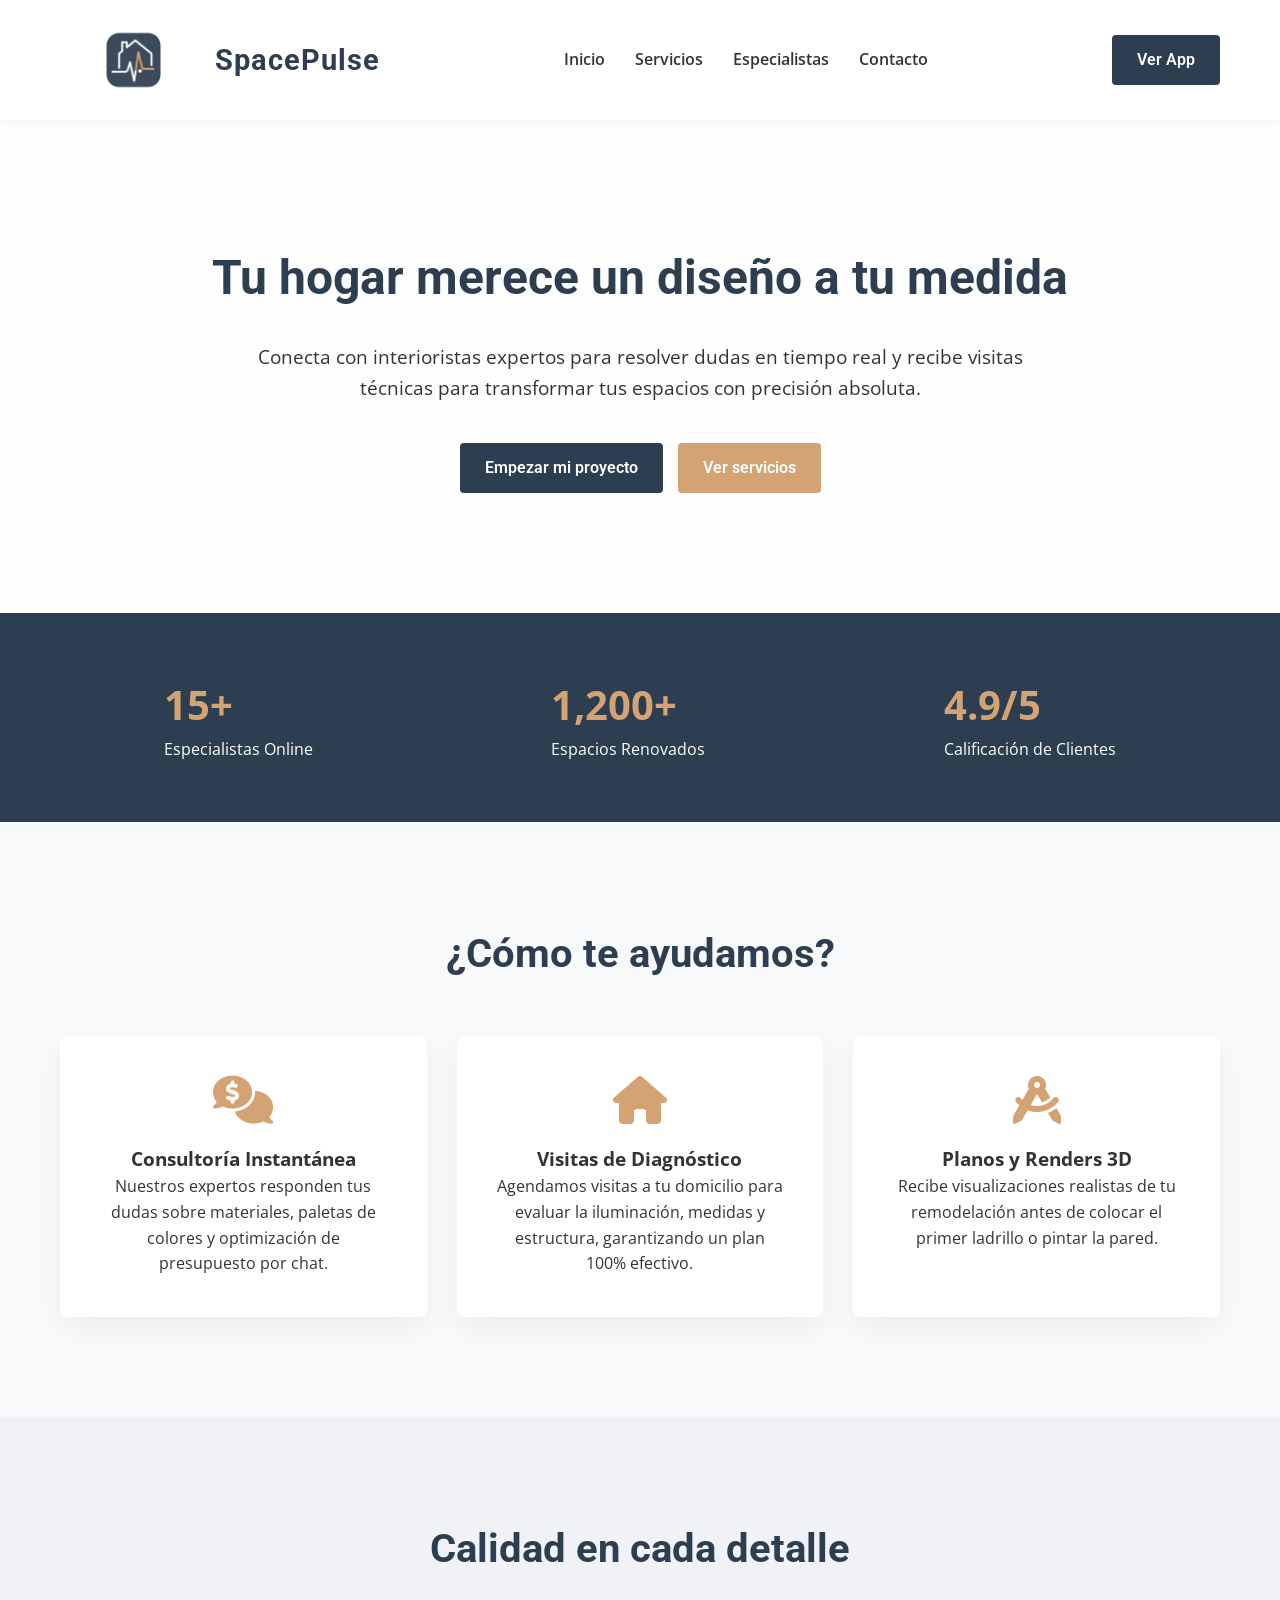
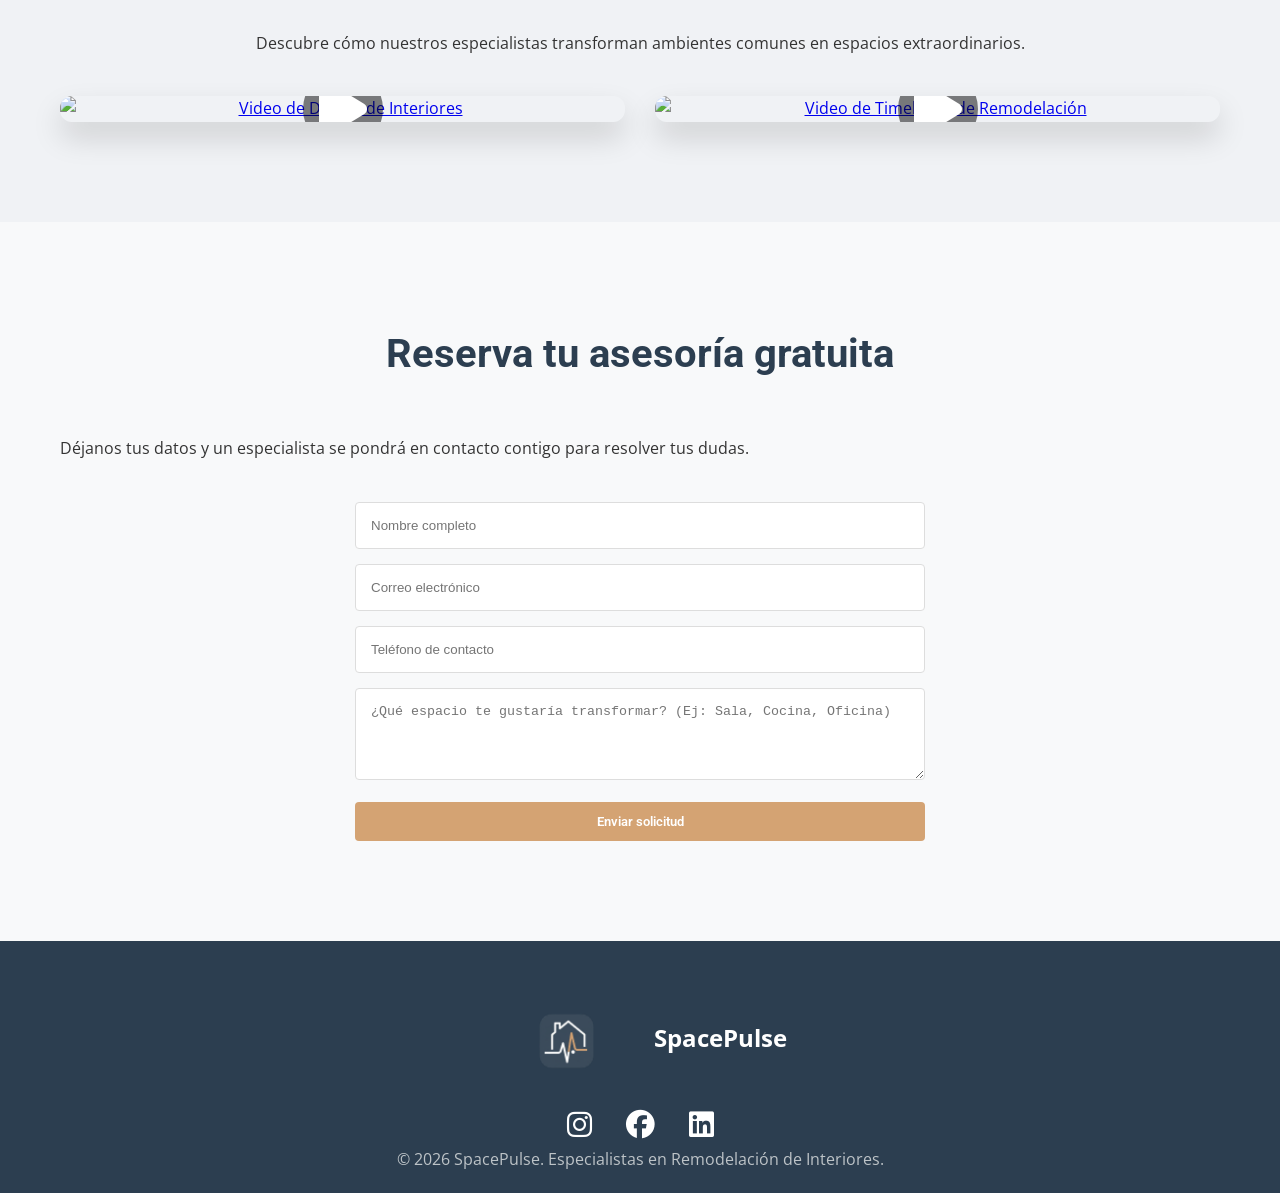
==== index.html @ 77aa98c1 "carpetas borradas" ====
<!DOCTYPE html>
<html lang="es">
<head>
    <meta charset="UTF-8">
    <meta name="viewport" content="width=device-width, initial-scale=1.0">
    <title>SpacePulse | Diseño y Remodelación Profesional</title>
    <!-- Google Fonts -->
    <link rel="preconnect" href="https://fonts.googleapis.com">
    <link rel="preconnect" href="https://fonts.gstatic.com" crossorigin>
    <link href="https://fonts.googleapis.com/css2?family=Open+Sans:wght@400;600&family=Roboto:wght@500;700&display=swap" rel="stylesheet">
    <!-- Font Awesome -->
    <link rel="stylesheet" href="https://cdnjs.cloudflare.com/ajax/libs/font-awesome/6.1.1/css/all.min.css">
    <link rel="stylesheet" href="styles.css">
</head>
<body>

    <header class="main-header">
        <div class="container header-container">
            <a href="#" class="logo">
                <img src="image/SpacePulse_Icon.png" alt="SpacePulse Logo" class="logo-icon">
                SpacePulse
            </a>
            <button id="menu-toggle" class="btn-menu" aria-label="Abrir menú">
                <i class="fas fa-bars"></i>
            </button>
            <nav id="navbar">
                <ul class="nav-list">
                    <li><a href="#home" class="nav-link">Inicio</a></li>
                    <li><a href="#services" class="nav-link">Servicios</a></li>
                    <li><a href="#experts" class="nav-link">Especialistas</a></li>
                    <li><a href="#contact" class="nav-link">Contacto</a></li>
                    <li class="nav-cta-mobile"><a href="javascript:void(0);" class="btn btn-primary">Ver App</a></li>
                </ul>
            </nav>
            <div class="header-actions">
                <a href="javascript:void(0);" class="btn btn-primary btn-cta-header">Ver App</a>
            </div>
        </div>
    </header>

    <main>
        <!-- Hero Section -->
        <section id="home" class="hero-section">
            <div class="container">
                <h1 class="hero-title">Tu hogar merece un diseño a tu medida</h1>
                <p class="hero-text">Conecta con interioristas expertos para resolver dudas en tiempo real y recibe visitas técnicas para transformar tus espacios con precisión absoluta.</p>
                <div class="hero-buttons">
                    <a href="#contact" class="btn btn-primary">Empezar mi proyecto</a>
                    <a href="#services" class="btn btn-accent">Ver servicios</a>
                </div>
            </div>
        </section>

        <!-- KPIs Section -->
        <section class="stats-section">
            <div class="container stats-grid">
                <div class="stat-card">
                    <span class="stat-number">15+</span>
                    <p>Especialistas Online</p>
                </div>
                <div class="stat-card">
                    <span class="stat-number">1,200+</span>
                    <p>Espacios Renovados</p>
                </div>
                <div class="stat-card">
                    <span class="stat-number">4.9/5</span>
                    <p>Calificación de Clientes</p>
                </div>
            </div>
        </section>

        <!-- Services Section -->
        <section id="services" class="services-section">
            <div class="container">
                <h2 class="section-title">¿Cómo te ayudamos?</h2>
                <div class="services-grid">
                    <article class="service-card">
                        <i class="fas fa-comments-dollar service-icon"></i>
                        <h3 class="service-title">Consultoría Instantánea</h3>
                        <p>Nuestros expertos responden tus dudas sobre materiales, paletas de colores y optimización de presupuesto por chat.</p>
                    </article>

                    <article class="service-card">
                        <i class="fas fa-home service-icon"></i>
                        <h3 class="service-title">Visitas de Diagnóstico</h3>
                        <p>Agendamos visitas a tu domicilio para evaluar la iluminación, medidas y estructura, garantizando un plan 100% efectivo.</p>
                    </article>

                    <article class="service-card">
                        <i class="fas fa-drafting-compass service-icon"></i>
                        <h3 class="service-title">Planos y Renders 3D</h3>
                        <p>Recibe visualizaciones realistas de tu remodelación antes de colocar el primer ladrillo o pintar la pared.</p>
                    </article>
                </div>
            </div>
        </section>

        <!-- Impact Section / Video -->
        <section id="experts" class="impact-section">
            <div class="container text-center">
                <h2 class="section-title">Calidad en cada detalle</h2>
                <p>Descubre cómo nuestros especialistas transforman ambientes comunes en espacios extraordinarios.</p>
                <div class="videos-container">
                    <a href="https://www.youtube.com/watch?v=D2PZUB_lDCk" target="_blank" class="video-link">
                        <img src="https://img.youtube.com/vi/D2PZUB_lDCk/hqdefault.jpg" alt="Video de Diseño de Interiores" class="video-thumbnail">
                        <div class="video-play-button"><i class="fas fa-play"></i></div>
                    </a>
                    <a href="https://www.youtube.com/watch?v=eEzD-Y97ges" target="_blank" class="video-link">
                        <img src="https://img.youtube.com/vi/eEzD-Y97ges.jpg" alt="Video de Timelapse de Remodelación" class="video-thumbnail">
                        <div class="video-play-button"><i class="fas fa-play"></i></div>
                    </a>
                </div>
            </div>
        </section>

        <!-- Contact Section -->
        <section id="contact" class="contact-section">
            <div class="container">
                <h2 class="section-title">Reserva tu asesoría gratuita</h2>
                <p>Déjanos tus datos y un especialista se pondrá en contacto contigo para resolver tus dudas.</p>
                <form id="contact-form" class="contact-form">
                    <input type="text" placeholder="Nombre completo" required>
                    <input type="email" placeholder="Correo electrónico" required>
                    <input type="text" placeholder="Teléfono de contacto" required>
                    <textarea rows="4" placeholder="¿Qué espacio te gustaría transformar? (Ej: Sala, Cocina, Oficina)"></textarea>
                    <button type="submit" class="btn btn-accent full-width">Enviar solicitud</button>
                </form>
            </div>
        </section>
    </main>

    <footer class="main-footer">
        <div class="container">
            <div class="footer-brand">
                <img src="image/SpacePulse_Icon.png" alt="SpacePulse Logo" class="logo-icon">
                SpacePulse
            </div>
            <div class="social-icons">
                <a href="#" aria-label="Instagram"><i class="fab fa-instagram"></i></a>
                <a href="#" aria-label="Facebook"><i class="fab fa-facebook"></i></a>
                <a href="#" aria-label="LinkedIn"><i class="fab fa-linkedin"></i></a>
            </div>
            <p>&copy; 2026 SpacePulse. Especialistas en Remodelación de Interiores.</p>
        </div>
    </footer>

    <script src="profile.js"></script>
</body>
</html>
---- styles.css ----
:root {
    --bg-color: #f8f9fa;
    --primary-color: #2c3e50;
    --accent-color: #d4a373;
    --text-color: #333333;
    --white: #ffffff;
    --font-heading: 'Roboto', sans-serif;
    --font-body: 'Open Sans', sans-serif;
}

* {
    box-sizing: border-box;
    margin: 0;
    padding: 0;
}

html {
    scroll-behavior: smooth;
}

body {
    font-family: var(--font-body);
    background-color: var(--bg-color);
    color: var(--text-color);
    line-height: 1.6;
}

.container {
    max-width: 1200px;
    margin: 0 auto;
    padding: 0 20px;
}

.text-center {
    text-align: center;
}

/* --- HEADER --- */
.main-header {
    background-color: var(--white);
    padding: 20px 0;
    box-shadow: 0 2px 15px rgba(0,0,0,0.05);
    position: sticky;
    top: 0;
    z-index: 1000;
}

.header-container {
    display: flex;
    justify-content: space-between;
    align-items: center;
}

.logo {
    font-family: var(--font-heading);
    color: var(--primary-color);
    font-size: 1.8rem;
    font-weight: 700;
    text-decoration: none;
    letter-spacing: 1px;
    display: flex;
    align-items: center;
}

.logo-icon {
    height: 5rem; /* Aumentado para mayor visibilidad */
    margin-right: 8px; /* Reducido para juntar más el logo y el texto */
    vertical-align: middle; /* Alinea verticalmente con el texto */
}

.nav-list {
    display: flex;
    list-style: none;
    gap: 30px;
}

.nav-link {
    text-decoration: none;
    color: var(--text-color);
    font-weight: 600;
    transition: color 0.3s;
}

.nav-link:hover {
    color: var(--accent-color);
}

.btn-menu {
    display: none;
    background: none;
    border: none;
    font-size: 1.5rem;
    color: var(--primary-color);
    cursor: pointer;
}

.nav-cta-mobile {
    display: none;
}

/* --- BOTONES --- */
.btn {
    padding: 12px 25px;
    border-radius: 4px;
    font-family: var(--font-heading);
    font-weight: 600;
    cursor: pointer;
    text-decoration: none;
    display: inline-block;
    transition: all 0.3s;
    border: none;
}

.btn-primary {
    background-color: var(--primary-color);
    color: var(--white);
}

.btn-primary:hover {
    background-color: #1a252f;
    transform: translateY(-2px);
}

.btn-accent {
    background-color: var(--accent-color);
    color: var(--white);
}

.btn-accent:hover {
    background-color: #bc8a5f;
    transform: translateY(-2px);
}

.full-width {
    width: 100%;
}

/* --- HERO --- */
.hero-section {
    padding: 120px 0;
    text-align: center;
    background: linear-gradient(rgba(255,255,255,0.8), rgba(255,255,255,0.8)), 
                url('https://images.unsplash.com/photo-1618221195710-dd6b41faaea6?auto=format&fit=crop&q=80&w=1200');
    background-size: cover;
    background-position: center;
}

.hero-title {
    font-family: var(--font-heading);
    font-size: 3rem;
    margin-bottom: 25px;
    color: var(--primary-color);
}

.hero-text {
    font-size: 1.2rem;
    margin-bottom: 40px;
    max-width: 800px;
    margin: 0 auto 40px;
}

.hero-buttons {
    display: flex;
    justify-content: center;
    gap: 15px;
}

/* --- STATS --- */
.stats-section {
    padding: 60px 0;
    background-color: var(--primary-color);
    color: var(--white);
}

.stats-grid {
    display: flex;
    justify-content: space-around;
    flex-wrap: wrap;
    gap: 30px;
}

.stat-number {
    font-size: 2.5rem;
    font-weight: 700;
    color: var(--accent-color);
    display: block;
}

/* --- SERVICES --- */
.services-section {
    padding: 100px 0;
}

.section-title {
    text-align: center;
    font-family: var(--font-heading);
    color: var(--primary-color);
    font-size: 2.5rem;
    margin-bottom: 50px;
}

.services-grid {
    display: grid;
    grid-template-columns: repeat(auto-fit, minmax(300px, 1fr));
    gap: 30px;
}

.service-card {
    background: var(--white);
    padding: 40px;
    border-radius: 8px;
    text-align: center;
    box-shadow: 0 10px 30px rgba(0,0,0,0.05);
}

.service-icon {
    font-size: 3rem;
    color: var(--accent-color);
    margin-bottom: 20px;
}

/* --- VIDEO --- */
.impact-section {
    padding: 100px 0;
    background-color: #f0f2f5;
}

.videos-container {
    display: grid;
    grid-template-columns: repeat(auto-fit, minmax(400px, 1fr));
    gap: 30px;
    margin: 40px auto 0;
    max-width: 1840px; /* Ajustado para dos videos anchos */
}

.video-wrapper {
    position: relative;
    padding-bottom: 56.25%;
    height: 0;
    border-radius: 12px;
    overflow: hidden;
    box-shadow: 0 15px 30px rgba(12, 11, 11, 0.15);
}

.video-link {
    position: relative;
    display: block;
    border-radius: 12px;
    overflow: hidden;
    box-shadow: 0 15px 30px rgba(0,0,0,0.15);
    transition: transform 0.3s;
}

.video-link:hover {
    transform: translateY(-5px);
}

.video-thumbnail {
    width: 100%;
    display: block;
}

.video-play-button {
    position: absolute;
    top: 50%;
    left: 50%;
    transform: translate(-50%, -50%);
    font-size: 4rem;
    color: white;
    background: rgba(0,0,0,0.5);
    border-radius: 50%;
    width: 80px;
    height: 80px;
    display: flex;
    justify-content: center;
    align-items: center;
    transition: background 0.3s;
}

.video-link:hover .video-play-button {
    background: rgba(212, 163, 115, 0.8);
}

/* --- CONTACT --- */
.contact-section {
    padding: 100px 0;
}

.contact-form {
    max-width: 600px;
    margin: 40px auto 0;
    padding: 0 15px;
}

.contact-form input, .contact-form textarea {
    width: 100%;
    padding: 15px;
    margin-bottom: 15px;
    border: 1px solid #ddd;
    border-radius: 4px;
}

/* --- FOOTER --- */
.main-footer {
    background-color: var(--primary-color);
    color: #bdc3c7;
    padding: 60px 0 20px;
    text-align: center;
}

.footer-brand {
    color: var(--white);
    font-size: 1.5rem;
    font-weight: 700;
    margin-bottom: 20px;
}

.social-icons a {
    color: var(--white);
    font-size: 1.8rem;
    margin: 0 15px;
}

/* --- RESPONSIVE --- */
@media (max-width: 992px) {
    .services-grid {
        grid-template-columns: 1fr;
    }
}

@media (max-width: 768px) {
    .header-container {
        display: flex;
        justify-content: space-between;
        align-items: center;
        position: absolute;
        top: 100%;
        left: 0;
        width: 100%;
        background: var(--white);
        padding: 20px;
        box-shadow: 0 5px 10px rgba(0,0,0,0.1);
        text-align: center;
    }
    
    .nav-list {
        display: none;
        flex-direction: column;
        position: absolute;
        top: 100%;
        left: 0;
        width: 100%;
        background: var(--white);
        padding: 20px;
        box-shadow: 0 5px 10px rgba(0,0,0,0.1);
    }
    
    .nav-list.active {
        display: flex;
    }

    .nav-cta-mobile {
        display: block;
        margin-top: 15px;
    }

    .btn-menu {
        display: block;
    }

    .hero-title { 
        font-size: 2.2rem; 
    }

    .hero-buttons { 
        flex-direction: column; 
        align-items: center; 
    }

    .hero-buttons .btn { 
        width: 100%; 
        max-width: 300px; 
    }

    .stats-grid {
        flex-direction: column;
        gap: 40px;
    }

    .videos-container {
        grid-template-columns: 1fr;
    }

    .contact-form {
        padding: 0 15px;
    }
}
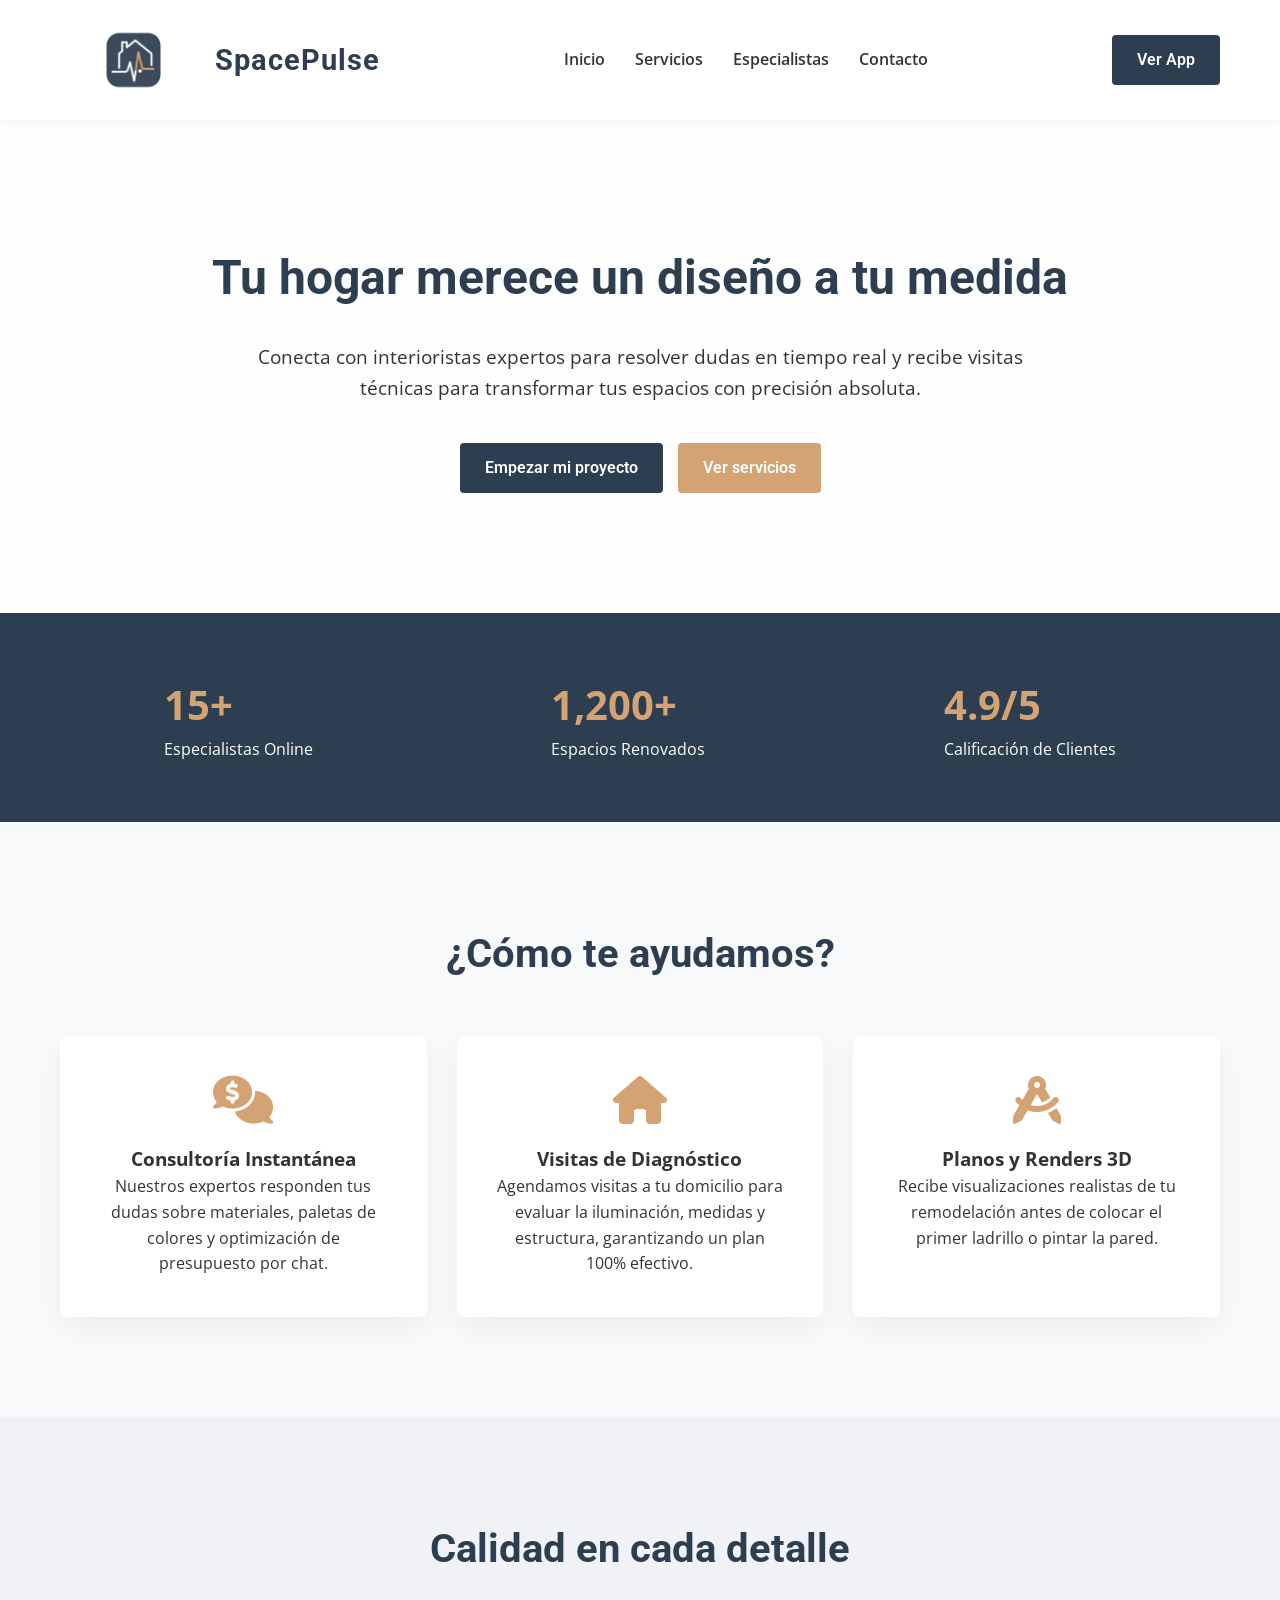
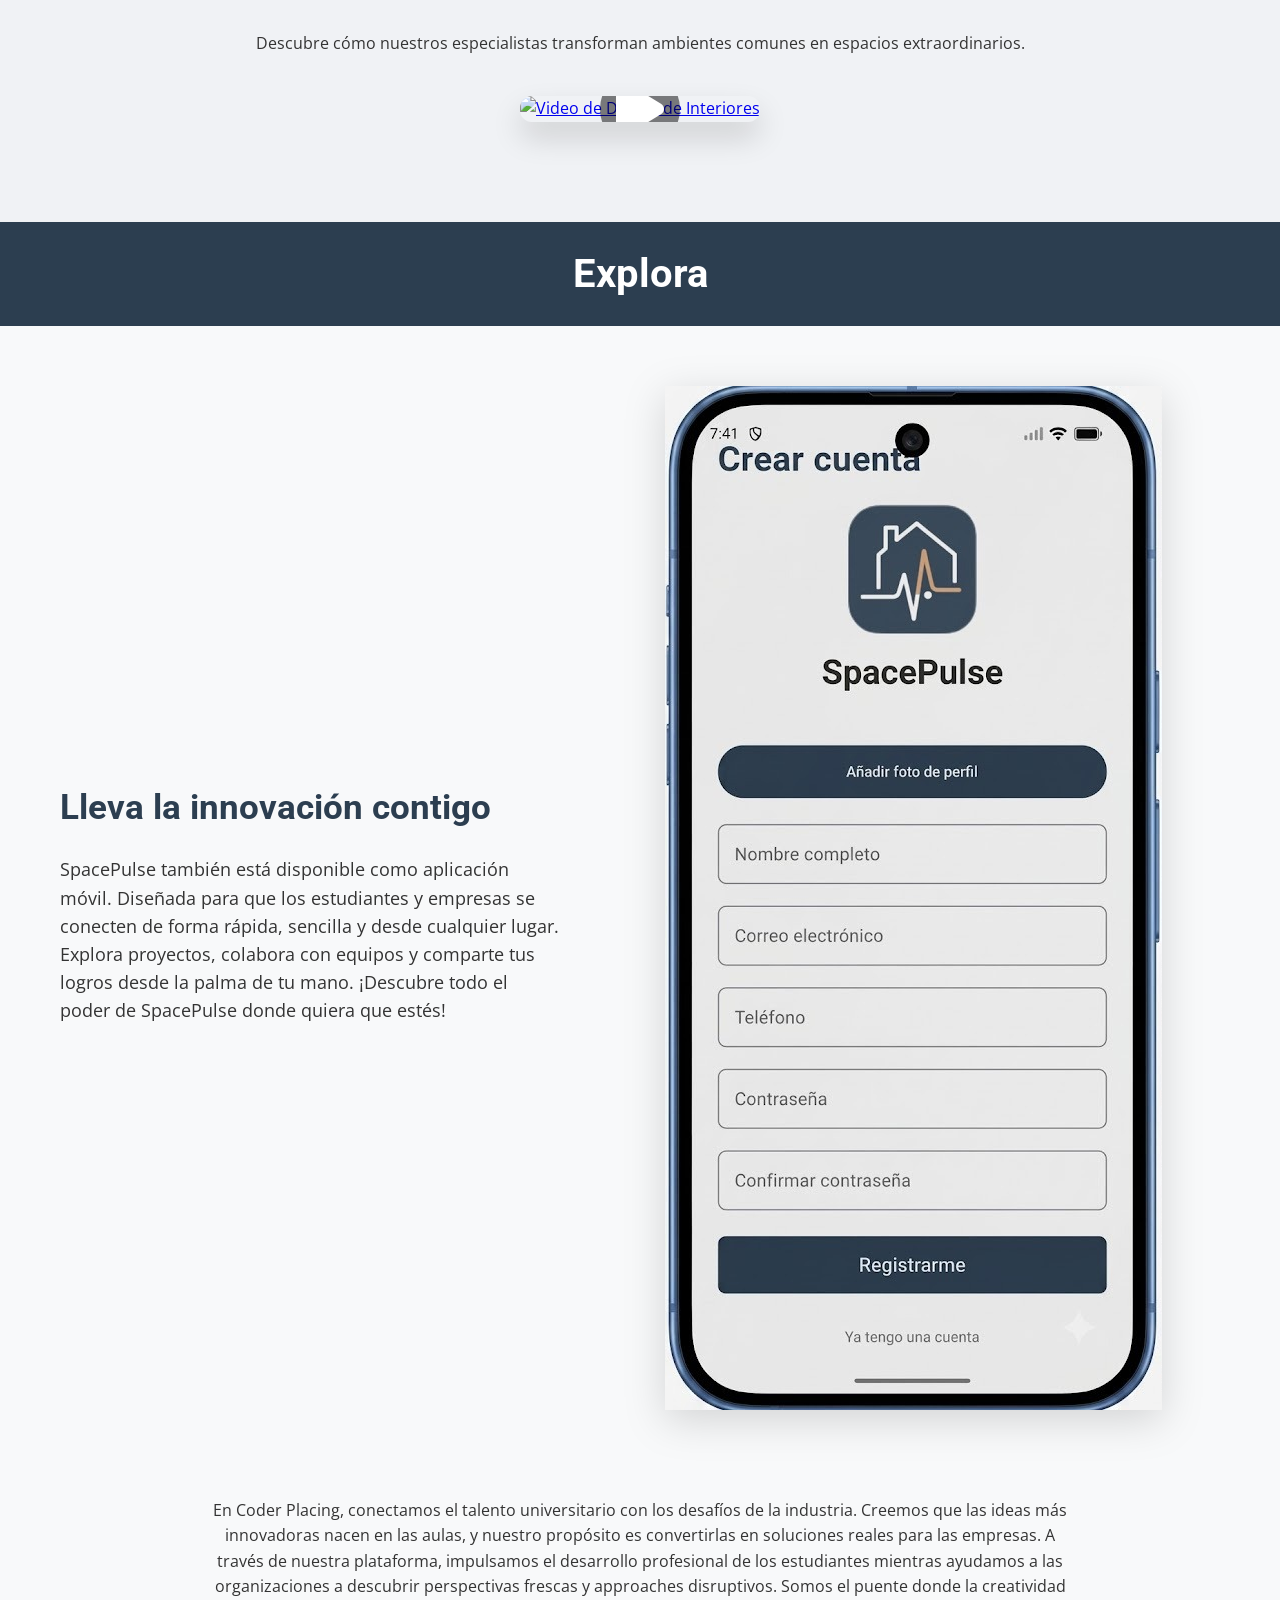
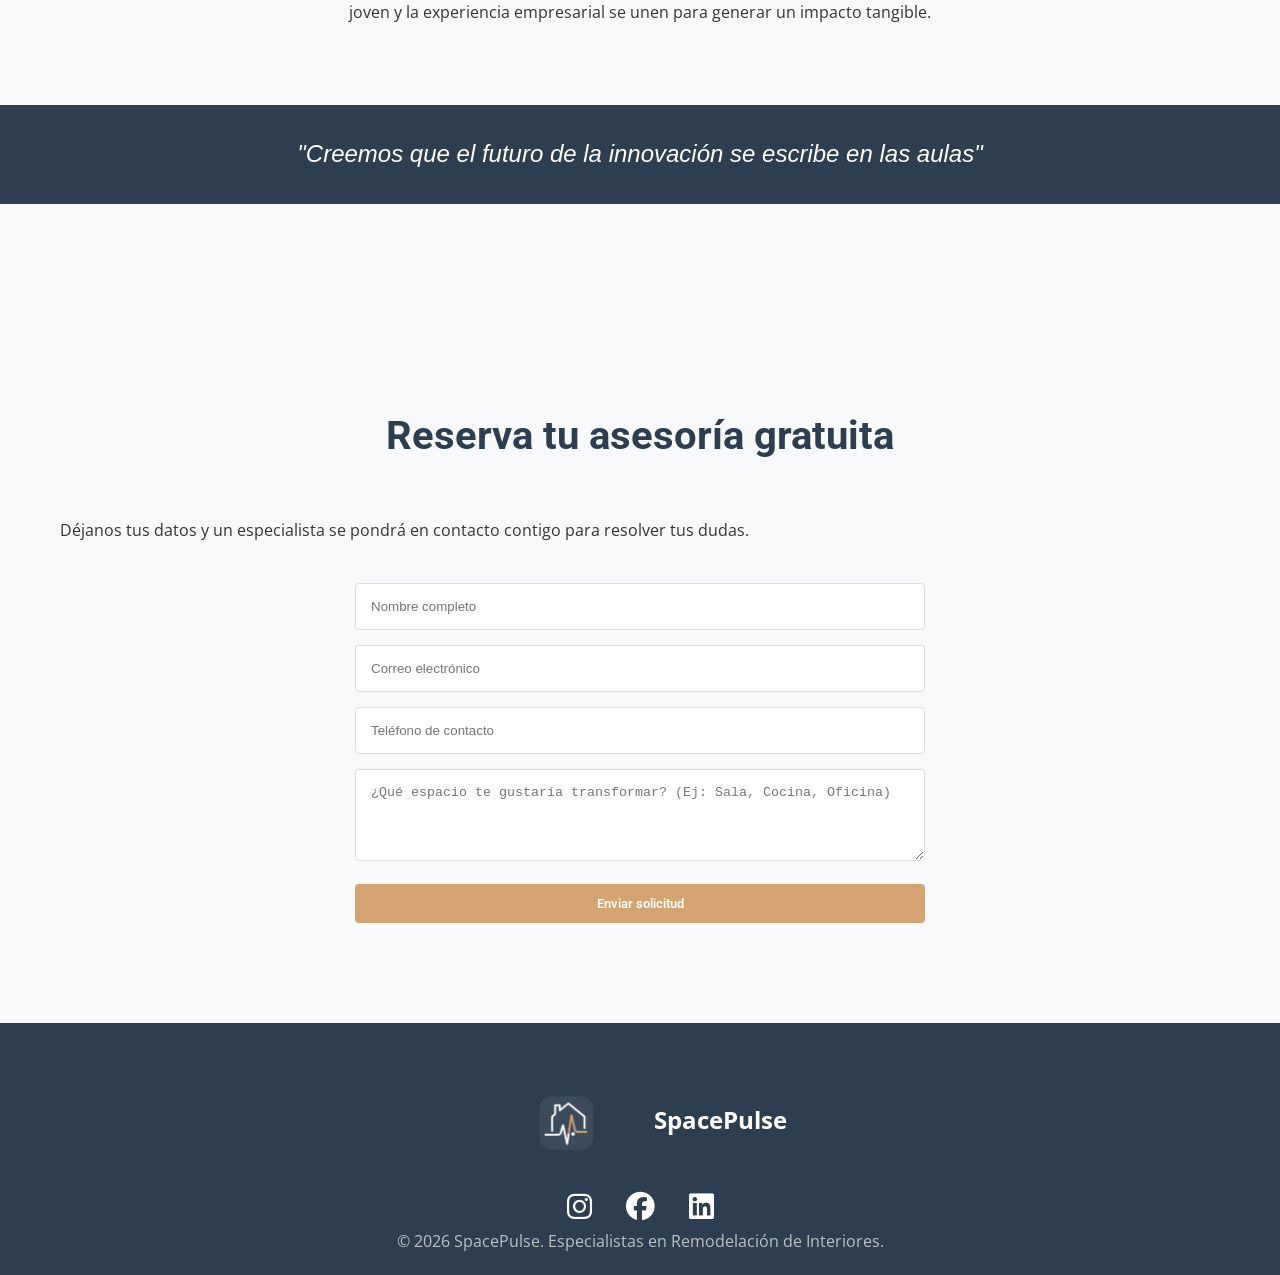
==== commit 14cba3b3: "responsive, agregar imagen producto" ====
--- a/index.html
+++ b/index.html
@@ -101,14 +101,36 @@
                 <h2 class="section-title">Calidad en cada detalle</h2>
                 <p>Descubre cómo nuestros especialistas transforman ambientes comunes en espacios extraordinarios.</p>
                 <div class="videos-container">
-                    <a href="https://www.youtube.com/watch?v=D2PZUB_lDCk" target="_blank" class="video-link">
-                        <img src="https://img.youtube.com/vi/D2PZUB_lDCk/hqdefault.jpg" alt="Video de Diseño de Interiores" class="video-thumbnail">
+                    <a href="https://www.youtube.com/watch?v=zGqyJXDKO4E" target="_blank" class="video-link">
+                        <img src="https://img.youtube.com/vi/zGqyJXDKO4E/hqdefault.jpg" alt="Video de Diseño de Interiores" class="video-thumbnail">
                         <div class="video-play-button"><i class="fas fa-play"></i></div>
                     </a>
-                    <a href="https://www.youtube.com/watch?v=eEzD-Y97ges" target="_blank" class="video-link">
-                        <img src="https://img.youtube.com/vi/eEzD-Y97ges.jpg" alt="Video de Timelapse de Remodelación" class="video-thumbnail">
-                        <div class="video-play-button"><i class="fas fa-play"></i></div>
-                    </a>
+                </div>
+            </div>
+        </section>
+
+        <!-- App Section -->
+        <section id="app-section" class="app-section">
+            <div class="app-header">
+                <div class="container">
+                    <h2>Explora</h2>
+                </div>
+            </div>
+            <div class="container app-container">
+                <div class="app-info">
+                    <h3 class="section-subtitle">Lleva la innovación contigo</h3>
+                    <p>SpacePulse también está disponible como aplicación móvil. Diseñada para que los estudiantes y empresas se conecten de forma rápida, sencilla y desde cualquier lugar. Explora proyectos, colabora con equipos y comparte tus logros desde la palma de tu mano. ¡Descubre todo el poder de SpacePulse donde quiera que estés!</p>
+                </div>
+                <div class="app-image">
+                    <img src="image/MuestraProducto2.jpeg" alt="App de SpacePulse en un teléfono">
+                </div>
+            </div>
+            <div class="container partnership-container">
+                <p>En Coder Placing, conectamos el talento universitario con los desafíos de la industria. Creemos que las ideas más innovadoras nacen en las aulas, y nuestro propósito es convertirlas en soluciones reales para las empresas. A través de nuestra plataforma, impulsamos el desarrollo profesional de los estudiantes mientras ayudamos a las organizaciones a descubrir perspectivas frescas y approaches disruptivos. Somos el puente donde la creatividad joven y la experiencia empresarial se unen para generar un impacto tangible.</p>
+            </div>
+            <div class="quote-separator">
+                <div class="container">
+                    <p class="quote">"Creemos que el futuro de la innovación se escribe en las aulas"</p>
                 </div>
             </div>
         </section>
--- a/styles.css
+++ b/styles.css
@@ -226,11 +226,10 @@
 }
 
 .videos-container {
-    display: grid;
-    grid-template-columns: repeat(auto-fit, minmax(400px, 1fr));
-    gap: 30px;
+    display: flex;
+    justify-content: center;
     margin: 40px auto 0;
-    max-width: 1840px; /* Ajustado para dos videos anchos */
+    max-width: 920px;
 }
 
 .video-wrapper {
@@ -281,6 +280,107 @@
     background: rgba(212, 163, 115, 0.8);
 }
 
+/* --- APP SECTION --- */
+.app-section {
+    padding-bottom: 100px;
+}
+
+.app-header {
+    background-color: var(--primary-color); /* Color azul principal */
+    color: var(--white);
+    padding: 20px 0;
+    margin-bottom: 60px;
+}
+
+.app-header h2 {
+    font-family: var(--font-heading);
+    font-size: 2.5rem;
+    text-align: center;
+}
+
+.app-container {
+    display: grid;
+    grid-template-columns: 1fr 1fr;
+    align-items: center;
+    gap: 50px;
+    margin-bottom: 80px;
+}
+
+.app-info .section-subtitle {
+    font-family: var(--font-heading);
+    font-size: 2.2rem;
+    color: var(--primary-color); /* Color azul principal */
+    margin-bottom: 20px;
+}
+
+.app-info p {
+    font-size: 1.1rem;
+    max-width: 500px;
+}
+
+.app-image img {
+    max-width: 100%;
+    height: auto;
+    filter: drop-shadow(0 10px 20px rgba(0,0,0,0.15));
+}
+
+.partnership-container {
+    text-align: center;
+    max-width: 900px;
+}
+
+.logos {
+    display: flex;
+    justify-content: center;
+    align-items: center;
+    gap: 60px;
+    margin-bottom: 40px;
+}
+
+.logo-item {
+    display: flex;
+    flex-direction: column;
+    align-items: center;
+    gap: 10px;
+}
+
+.logo-item img {
+    height: 80px;
+}
+
+.logo-item span {
+    font-family: var(--font-heading);
+    font-size: 1.5rem;
+    font-weight: 600;
+    color: var(--primary-color);
+}
+
+.partnership-container p {
+    margin-bottom: 20px;
+}
+
+.partnership-container .quote {
+    font-style: italic;
+    color: #555;
+    font-weight: 600;
+}
+
+.quote-separator {
+    background-color: var(--primary-color);
+    color: var(--white);
+    padding: 30px 0;
+    margin-top: 80px;
+}
+
+.quote-separator .quote {
+    font-family: var(--font-heading);
+    font-size: 1.5rem;
+    text-align: center;
+    font-style: italic;
+    max-width: 800px;
+    margin: 0 auto;
+}
+
 /* --- CONTACT --- */
 .contact-section {
     padding: 100px 0;
@@ -323,8 +423,22 @@
 
 /* --- RESPONSIVE --- */
 @media (max-width: 992px) {
-    .services-grid {
+    .services-grid,
+    .app-container {
         grid-template-columns: 1fr;
+    }
+
+    .app-container {
+        text-align: center;
+    }
+
+    .app-info p {
+        margin: 0 auto;
+    }
+
+    .app-image {
+        order: -1; /* Mueve la imagen arriba en vista de tablet */
+        margin-bottom: 40px;
     }
 }
 
@@ -391,6 +505,19 @@
         grid-template-columns: 1fr;
     }
 
+    .app-header h2 {
+        font-size: 2rem;
+    }
+
+    .app-info .section-subtitle {
+        font-size: 1.8rem;
+    }
+
+    .quote-separator .quote {
+        font-size: 1.2rem;
+        padding: 0 15px;
+    }
+
     .contact-form {
         padding: 0 15px;
     }
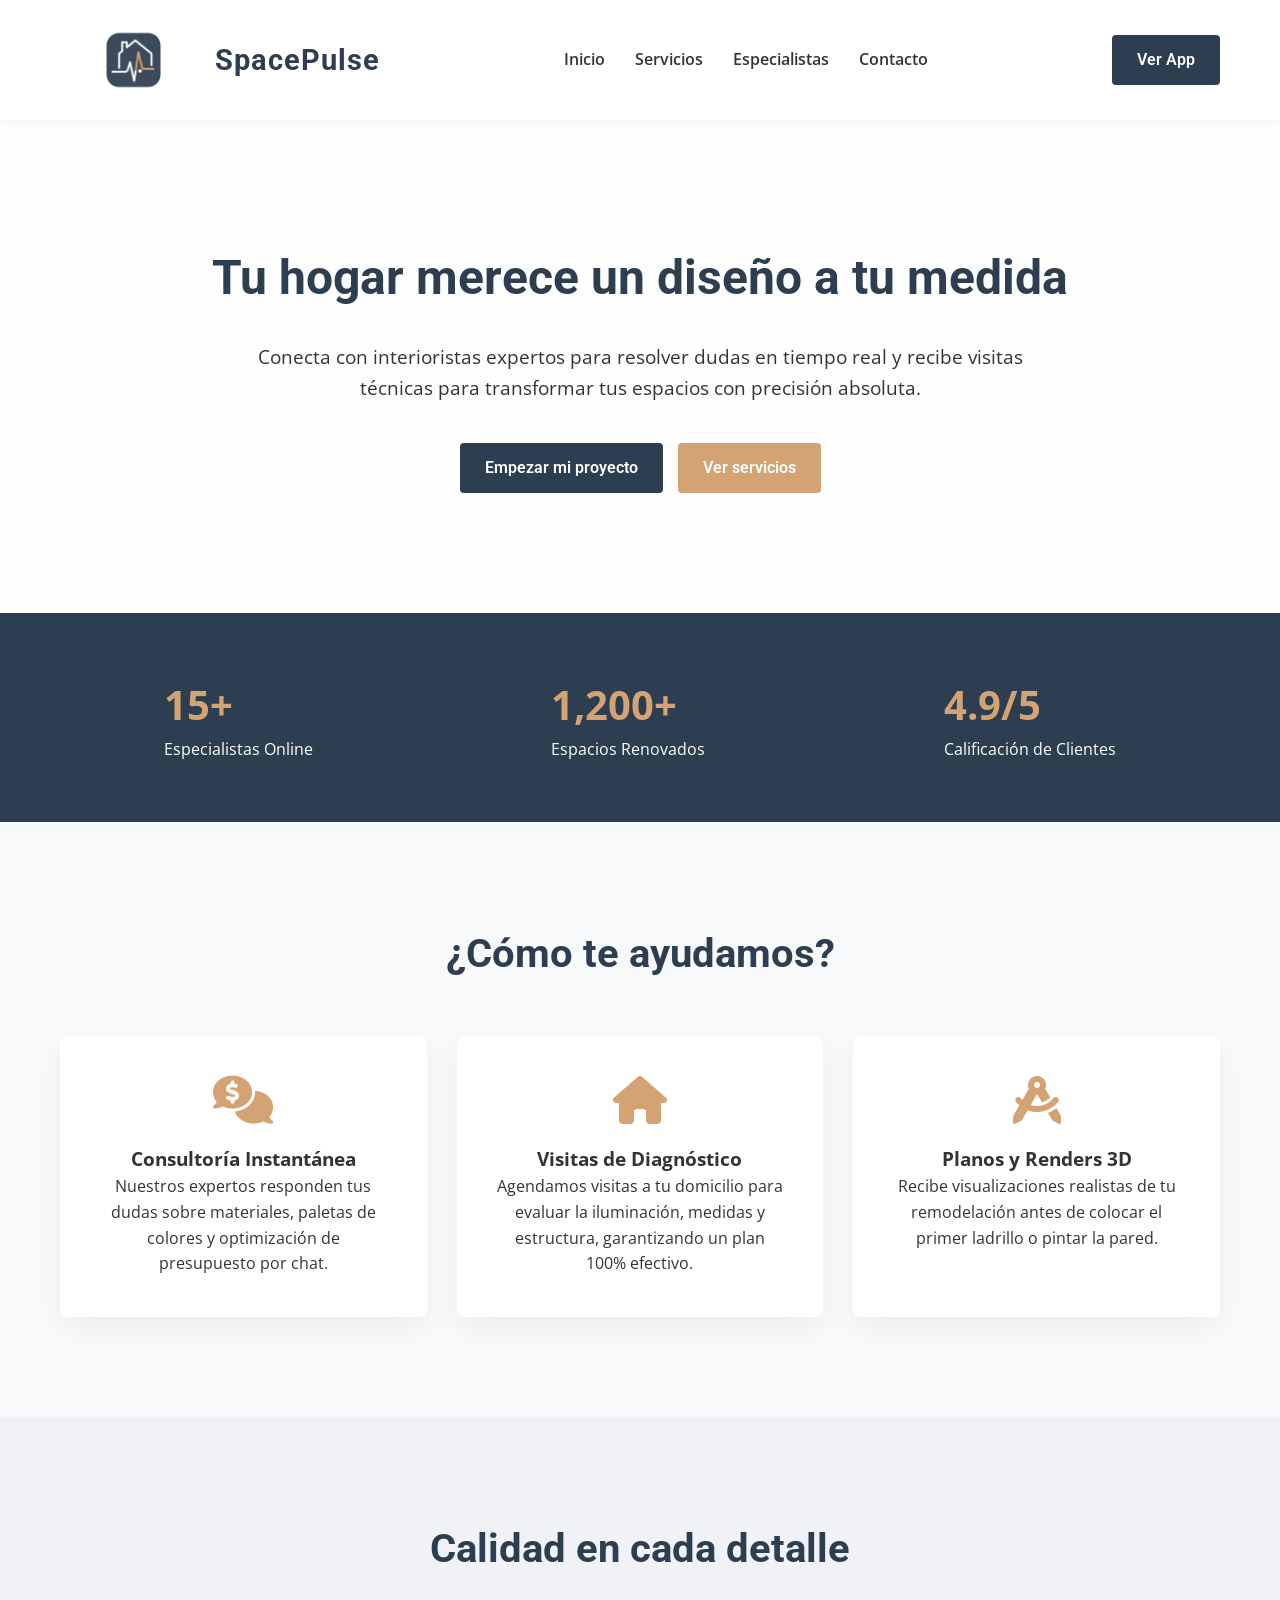
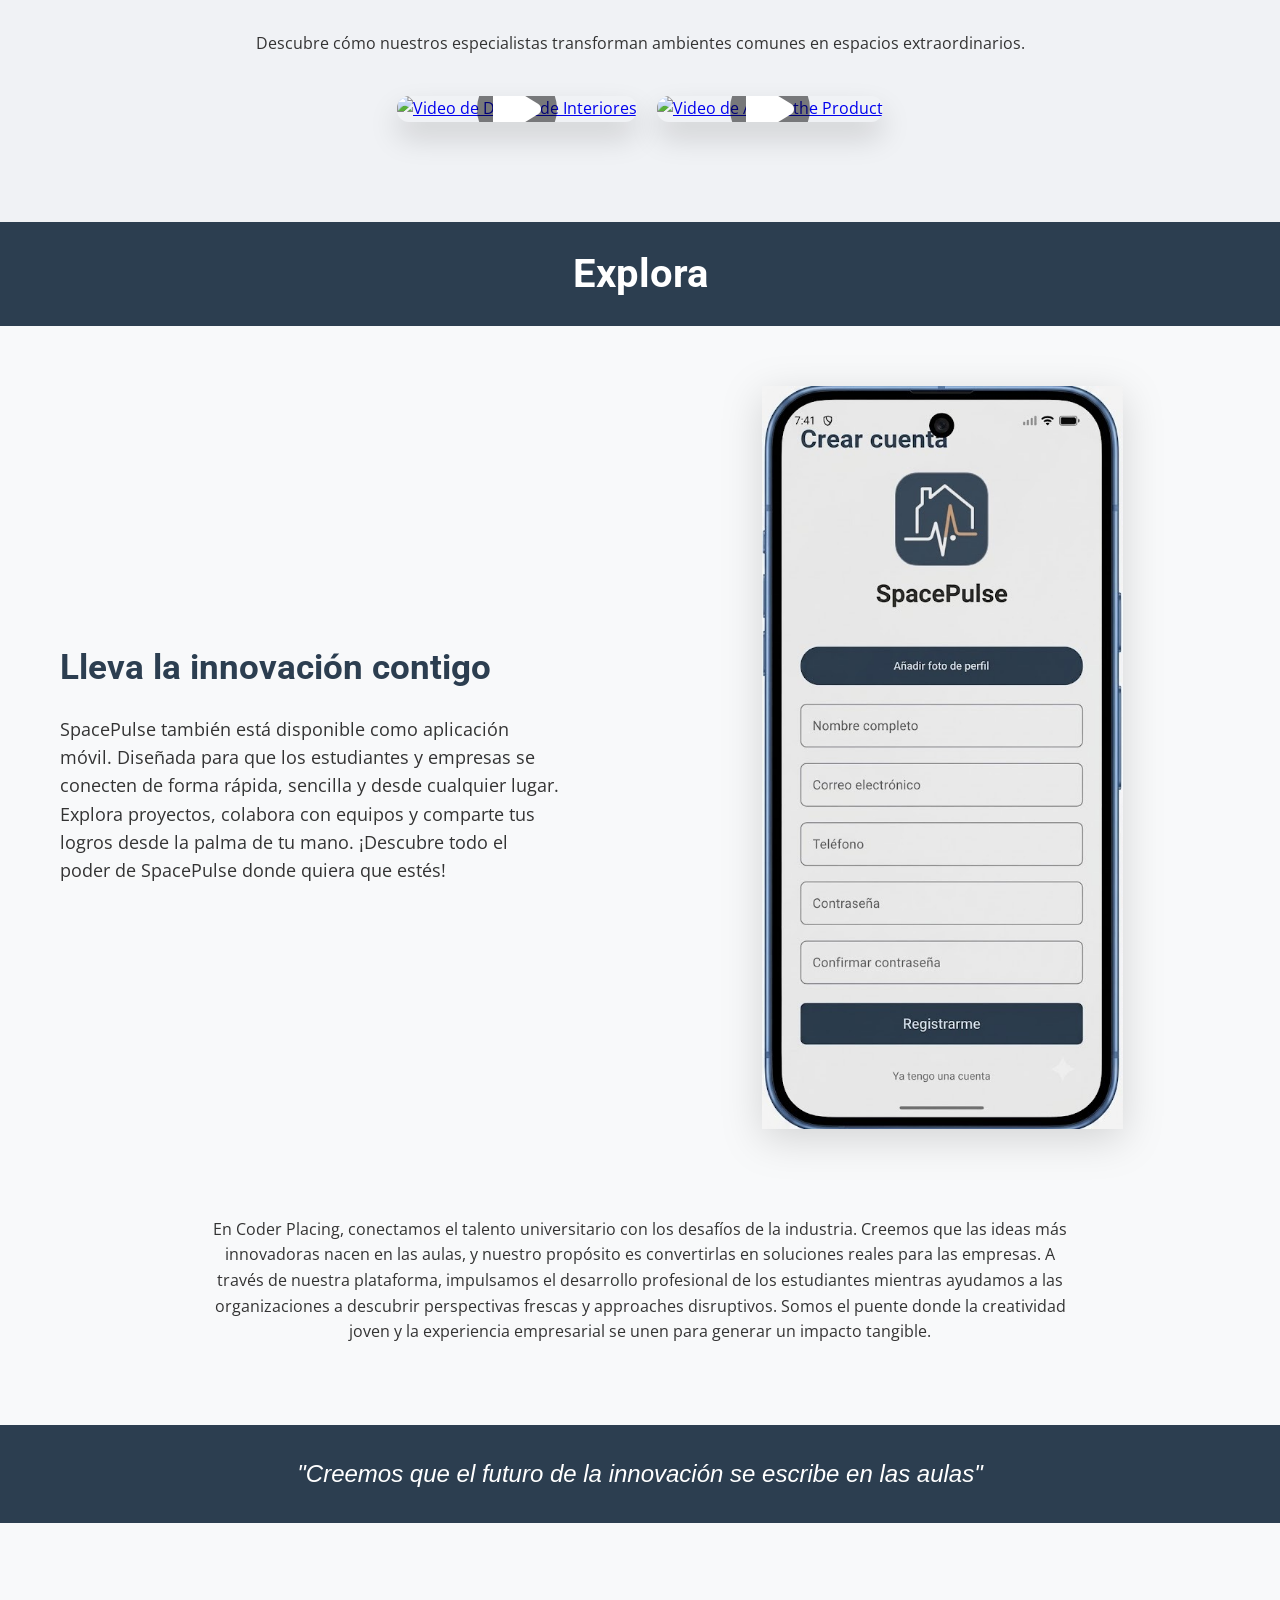
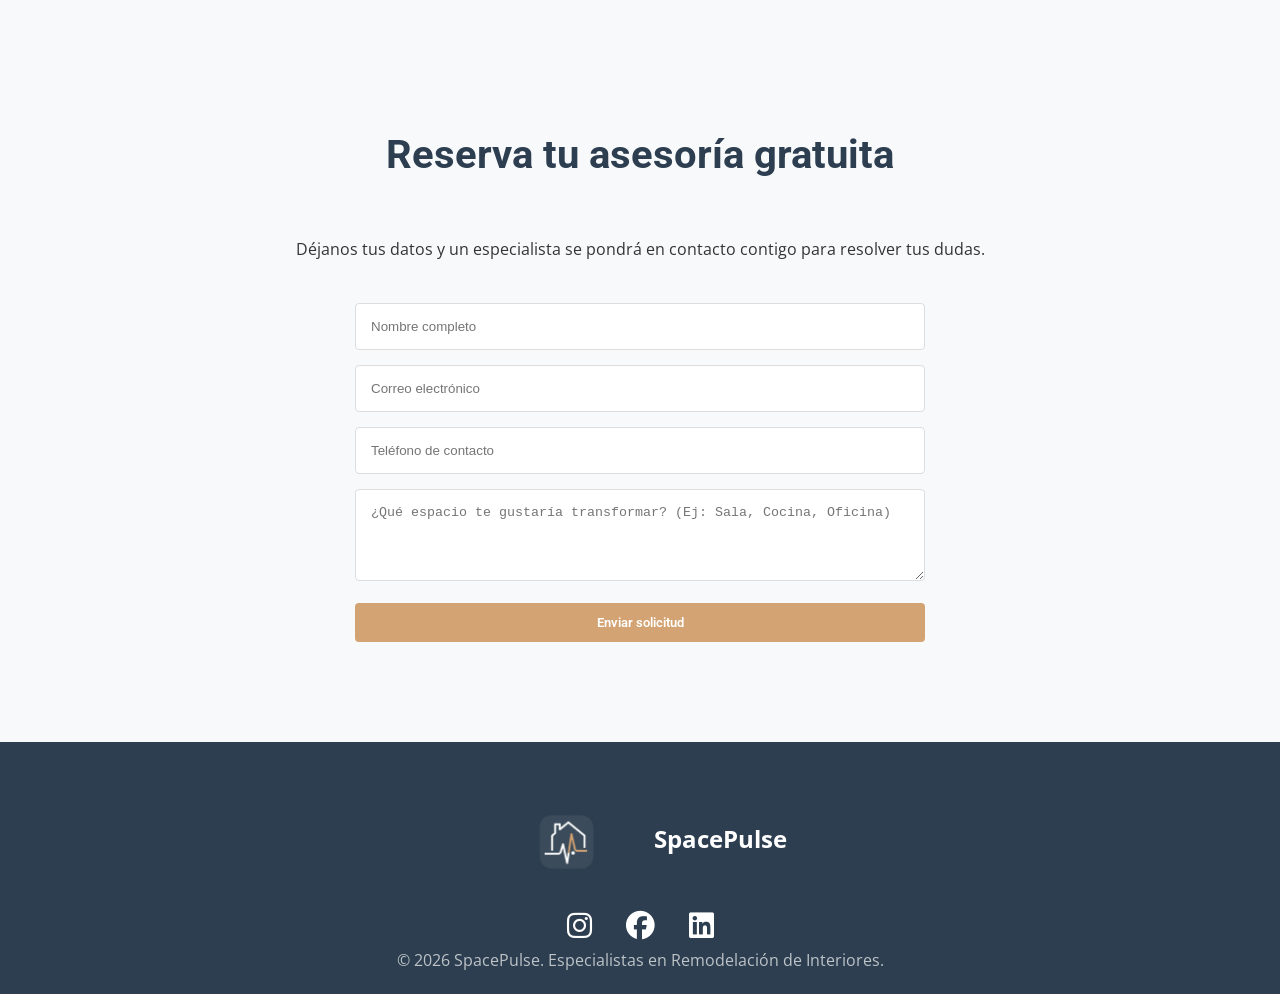
==== commit e097756b: "last changes" ====
--- a/index.html
+++ b/index.html
@@ -105,9 +105,18 @@
                         <img src="https://img.youtube.com/vi/zGqyJXDKO4E/hqdefault.jpg" alt="Video de Diseño de Interiores" class="video-thumbnail">
                         <div class="video-play-button"><i class="fas fa-play"></i></div>
                     </a>
+
+                     <a href="https://www.youtube.com/watch?v=klJhEwJ3CGU" target="_blank" class="video-link">
+                        <img src="https://img.youtube.com/vi/klJhEwJ3CGU/hqdefault.jpg" alt="Video de About the Product" class="video-thumbnail">
+                        <div class="video-play-button"><i class="fas fa-play"></i></div>
+                    </a>
+
+
                 </div>
             </div>
         </section>
+
+        
 
         <!-- App Section -->
         <section id="app-section" class="app-section">
@@ -139,7 +148,7 @@
         <section id="contact" class="contact-section">
             <div class="container">
                 <h2 class="section-title">Reserva tu asesoría gratuita</h2>
-                <p>Déjanos tus datos y un especialista se pondrá en contacto contigo para resolver tus dudas.</p>
+                <p class="text-center">Déjanos tus datos y un especialista se pondrá en contacto contigo para resolver tus dudas.</p>
                 <form id="contact-form" class="contact-form">
                     <input type="text" placeholder="Nombre completo" required>
                     <input type="email" placeholder="Correo electrónico" required>
--- a/styles.css
+++ b/styles.css
@@ -229,7 +229,9 @@
     display: flex;
     justify-content: center;
     margin: 40px auto 0;
-    max-width: 920px;
+    max-width: 1100px; 
+    /* Añadimos un espacio de 20px entre los videos */
+    gap: 20px;
 }
 
 .video-wrapper {
@@ -318,8 +320,12 @@
     max-width: 500px;
 }
 
+.app-image {
+    text-align: center;
+}
+
 .app-image img {
-    max-width: 100%;
+    max-width: 65%;
     height: auto;
     filter: drop-shadow(0 10px 20px rgba(0,0,0,0.15));
 }
